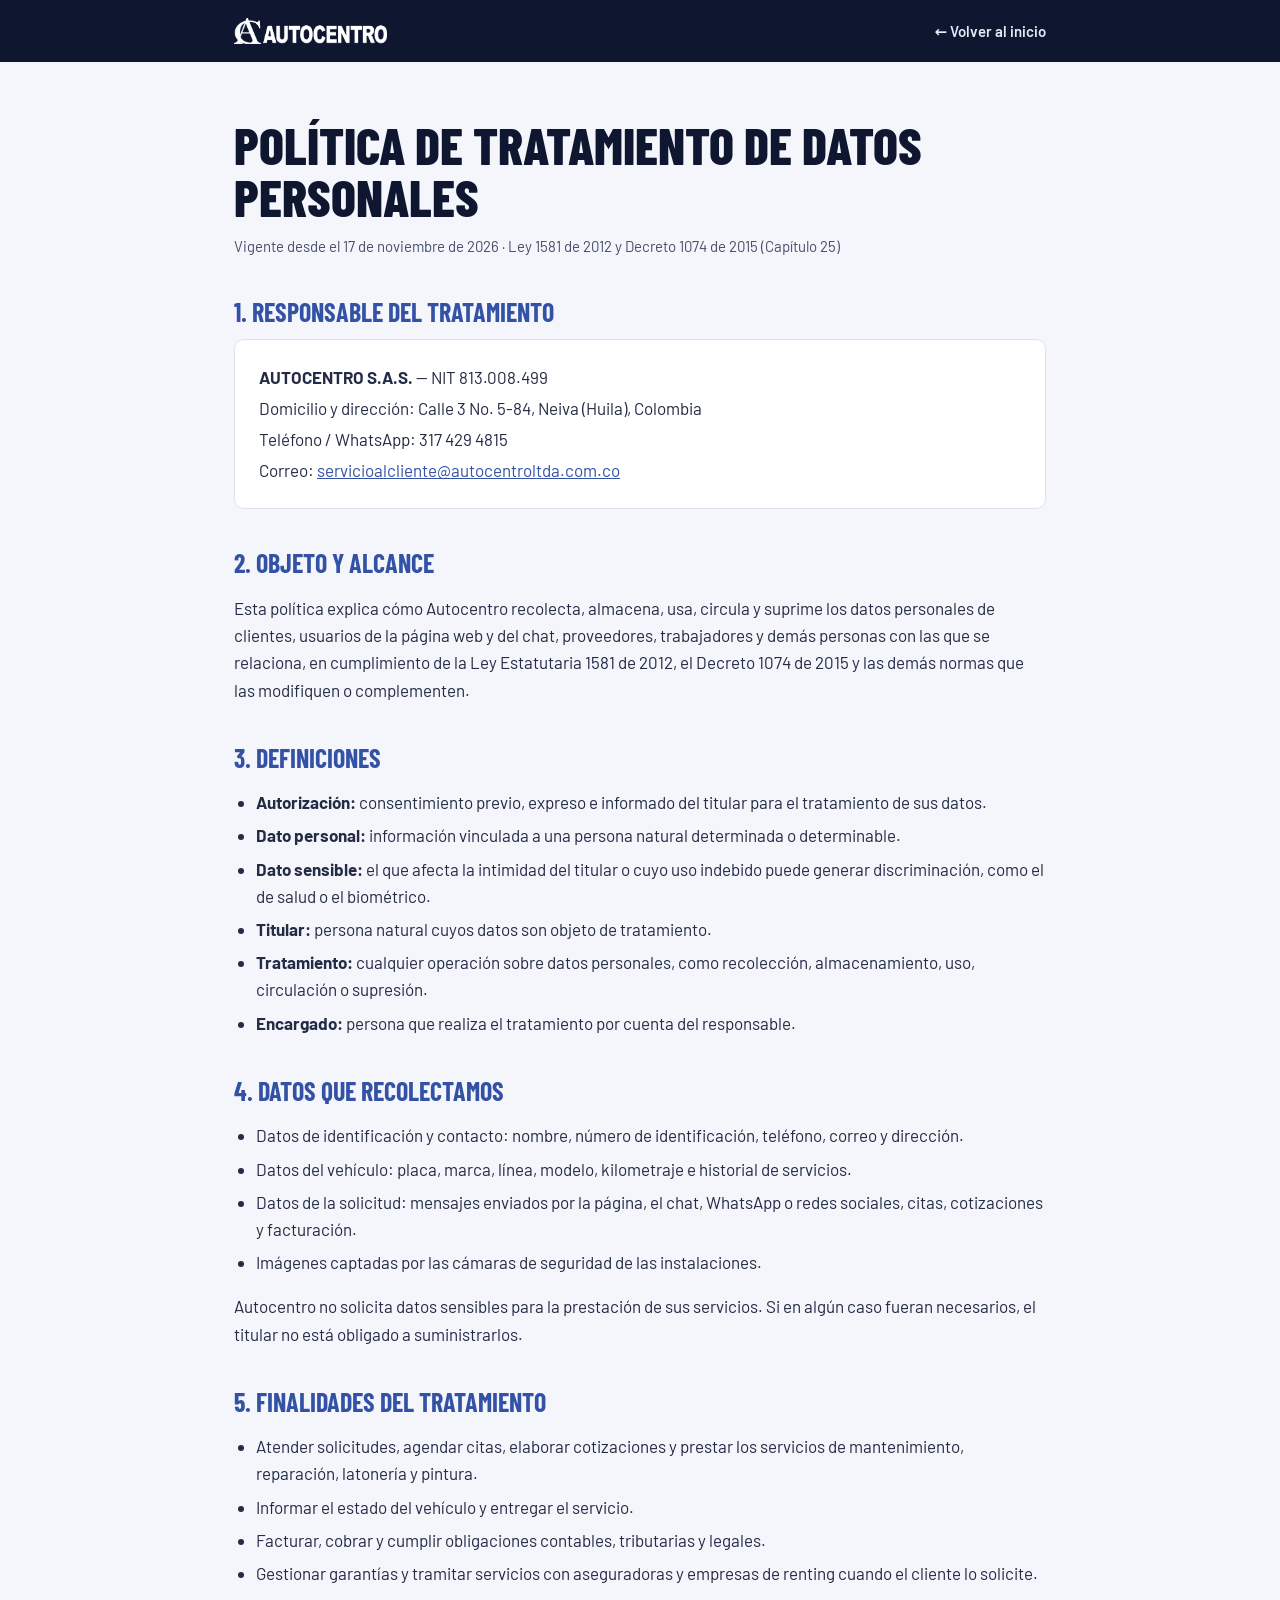
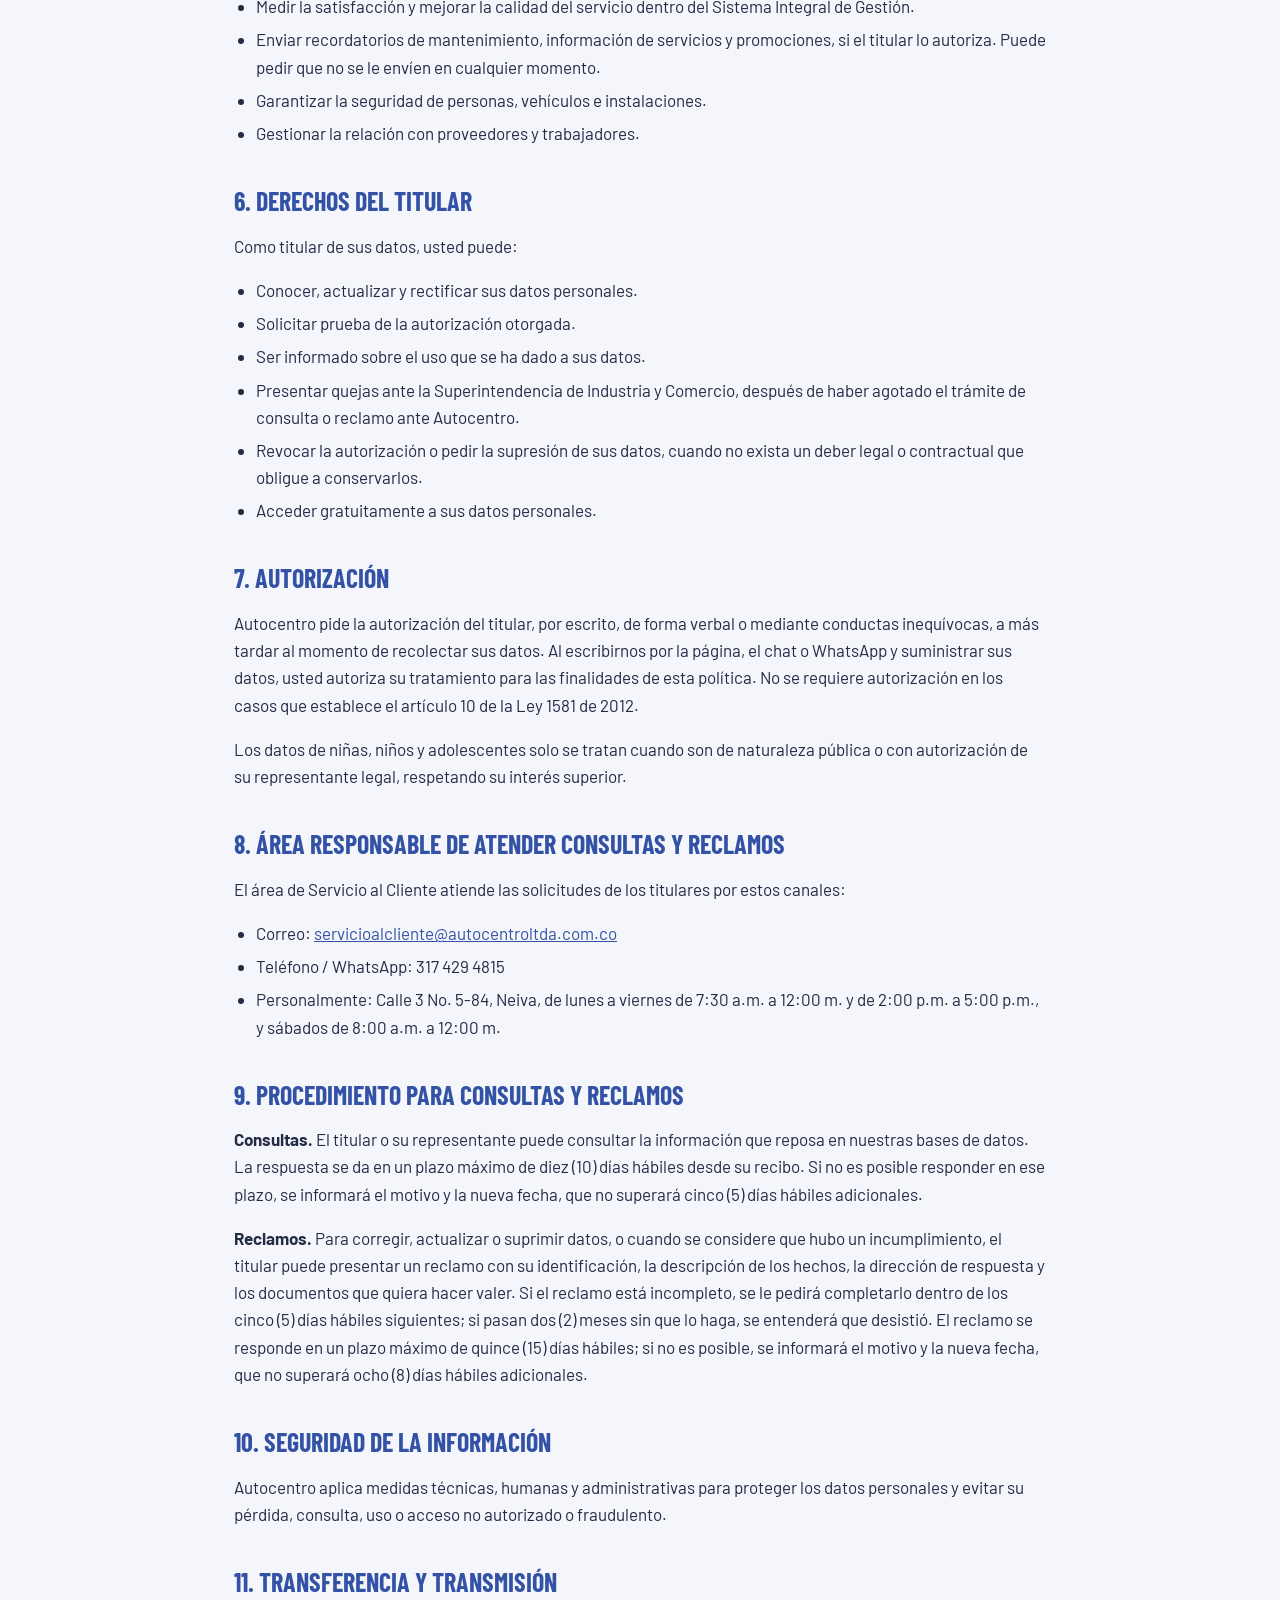
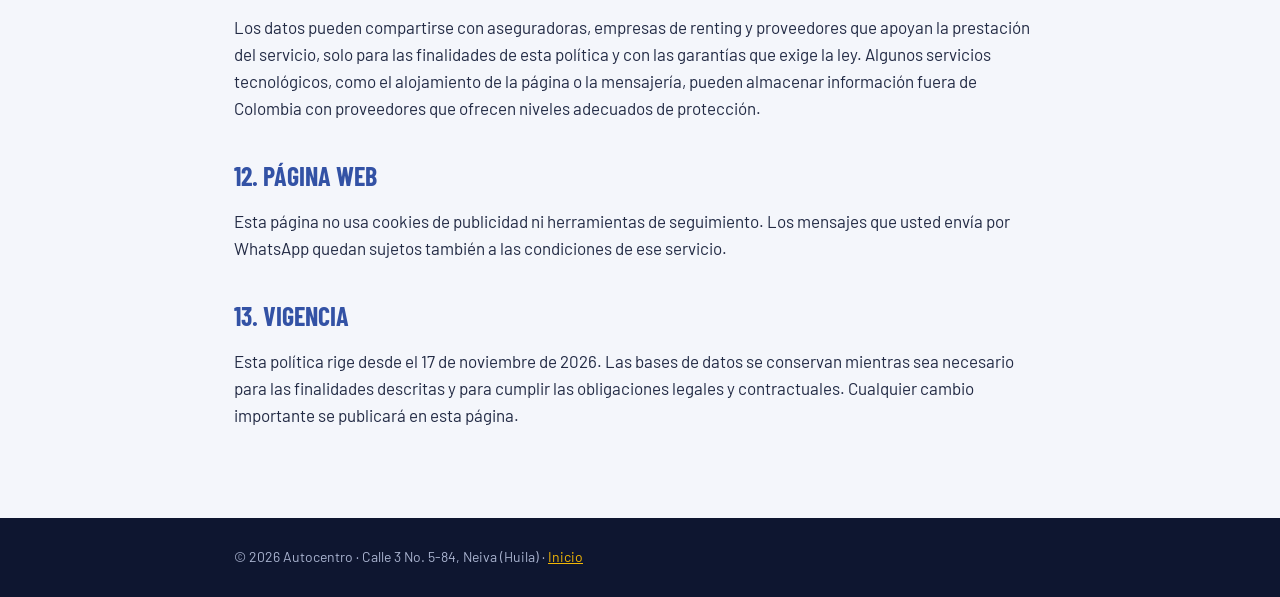
==== site/politica-de-datos.html @ 44aee151 "Página web de Autocentro: versión de lanzamiento" ====
<!doctype html>
<html lang="es">
<head>
<meta charset="utf-8">
<meta name="viewport" content="width=device-width, initial-scale=1">
<title>Política de tratamiento de datos personales — Autocentro</title>
<meta name="description" content="Política de tratamiento de datos personales de Autocentro, conforme a la Ley 1581 de 2012 y el Decreto 1074 de 2015.">
<link rel="canonical" href="https://web.autocentroltda.com.co/politica-de-datos.html">
<link rel="icon" type="image/png" sizes="32x32" href="favicon-32.png">
<meta name="theme-color" content="#0E1630">
<link rel="stylesheet" href="assets/fonts.css">
<style>
:root{--ink:#0E1630;--blue:#3352A5;--muted:#46506B;--line:#DDE2EE;--bg:#F4F6FB}
*{box-sizing:border-box}
body{margin:0;background:var(--bg);color:var(--ink);font-family:'Barlow',system-ui,sans-serif;font-size:17px;line-height:1.6}
header{background:var(--ink)}
header .w{display:flex;align-items:center;justify-content:space-between;gap:16px;padding-top:18px;padding-bottom:18px}
header img{height:26px;width:auto;display:block}
header a.back{color:#E6EAF5;text-decoration:none;font-weight:600;font-size:15px}
header a.back:hover{color:#FFD24D}
.w{max-width:860px;margin:0 auto;padding-left:24px;padding-right:24px}
main{padding:56px 0 72px}
h1{font-family:'Barlow Condensed',sans-serif;font-weight:800;text-transform:uppercase;font-size:clamp(34px,6vw,52px);line-height:1;margin:0 0 12px}
h2{font-family:'Barlow Condensed',sans-serif;font-weight:700;text-transform:uppercase;font-size:26px;line-height:1.1;margin:40px 0 12px;color:var(--blue)}
p,li{color:#232B45}
ul{padding-left:22px}
li{margin:6px 0}
.meta{color:var(--muted);font-size:15px;margin:0 0 28px}
.card{background:#fff;border:1px solid var(--line);border-radius:10px;padding:20px 24px}
.card p{margin:4px 0}
a{color:var(--blue)}
footer{background:var(--ink);color:#A9B3CF;font-size:14px}
footer .w{padding-top:28px;padding-bottom:28px}
footer a{color:#F2B705}
</style>
</head>
<body>
<header><div class="w"><a href="./" aria-label="Ir al inicio"><img src="assets/img/logo-light-sin-ltda.png" alt="Autocentro"></a><a class="back" href="./">← Volver al inicio</a></div></header>
<main class="w">
<h1>Política de tratamiento de datos personales</h1>
<p class="meta">Vigente desde el 17 de noviembre de 2026 · Ley 1581 de 2012 y Decreto 1074 de 2015 (Capítulo 25)</p>

<h2>1. Responsable del tratamiento</h2>
<div class="card">
<p><strong>AUTOCENTRO S.A.S.</strong> — NIT 813.008.499</p>
<p>Domicilio y dirección: Calle 3 No. 5-84, Neiva (Huila), Colombia</p>
<p>Teléfono / WhatsApp: 317 429 4815</p>
<p>Correo: <a href="mailto:servicioalcliente@autocentroltda.com.co">servicioalcliente@autocentroltda.com.co</a></p>
</div>

<h2>2. Objeto y alcance</h2>
<p>Esta política explica cómo Autocentro recolecta, almacena, usa, circula y suprime los datos personales de clientes, usuarios de la página web y del chat, proveedores, trabajadores y demás personas con las que se relaciona, en cumplimiento de la Ley Estatutaria 1581 de 2012, el Decreto 1074 de 2015 y las demás normas que las modifiquen o complementen.</p>

<h2>3. Definiciones</h2>
<ul>
<li><strong>Autorización:</strong> consentimiento previo, expreso e informado del titular para el tratamiento de sus datos.</li>
<li><strong>Dato personal:</strong> información vinculada a una persona natural determinada o determinable.</li>
<li><strong>Dato sensible:</strong> el que afecta la intimidad del titular o cuyo uso indebido puede generar discriminación, como el de salud o el biométrico.</li>
<li><strong>Titular:</strong> persona natural cuyos datos son objeto de tratamiento.</li>
<li><strong>Tratamiento:</strong> cualquier operación sobre datos personales, como recolección, almacenamiento, uso, circulación o supresión.</li>
<li><strong>Encargado:</strong> persona que realiza el tratamiento por cuenta del responsable.</li>
</ul>

<h2>4. Datos que recolectamos</h2>
<ul>
<li>Datos de identificación y contacto: nombre, número de identificación, teléfono, correo y dirección.</li>
<li>Datos del vehículo: placa, marca, línea, modelo, kilometraje e historial de servicios.</li>
<li>Datos de la solicitud: mensajes enviados por la página, el chat, WhatsApp o redes sociales, citas, cotizaciones y facturación.</li>
<li>Imágenes captadas por las cámaras de seguridad de las instalaciones.</li>
</ul>
<p>Autocentro no solicita datos sensibles para la prestación de sus servicios. Si en algún caso fueran necesarios, el titular no está obligado a suministrarlos.</p>

<h2>5. Finalidades del tratamiento</h2>
<ul>
<li>Atender solicitudes, agendar citas, elaborar cotizaciones y prestar los servicios de mantenimiento, reparación, latonería y pintura.</li>
<li>Informar el estado del vehículo y entregar el servicio.</li>
<li>Facturar, cobrar y cumplir obligaciones contables, tributarias y legales.</li>
<li>Gestionar garantías y tramitar servicios con aseguradoras y empresas de renting cuando el cliente lo solicite.</li>
<li>Medir la satisfacción y mejorar la calidad del servicio dentro del Sistema Integral de Gestión.</li>
<li>Enviar recordatorios de mantenimiento, información de servicios y promociones, si el titular lo autoriza. Puede pedir que no se le envíen en cualquier momento.</li>
<li>Garantizar la seguridad de personas, vehículos e instalaciones.</li>
<li>Gestionar la relación con proveedores y trabajadores.</li>
</ul>

<h2>6. Derechos del titular</h2>
<p>Como titular de sus datos, usted puede:</p>
<ul>
<li>Conocer, actualizar y rectificar sus datos personales.</li>
<li>Solicitar prueba de la autorización otorgada.</li>
<li>Ser informado sobre el uso que se ha dado a sus datos.</li>
<li>Presentar quejas ante la Superintendencia de Industria y Comercio, después de haber agotado el trámite de consulta o reclamo ante Autocentro.</li>
<li>Revocar la autorización o pedir la supresión de sus datos, cuando no exista un deber legal o contractual que obligue a conservarlos.</li>
<li>Acceder gratuitamente a sus datos personales.</li>
</ul>

<h2>7. Autorización</h2>
<p>Autocentro pide la autorización del titular, por escrito, de forma verbal o mediante conductas inequívocas, a más tardar al momento de recolectar sus datos. Al escribirnos por la página, el chat o WhatsApp y suministrar sus datos, usted autoriza su tratamiento para las finalidades de esta política. No se requiere autorización en los casos que establece el artículo 10 de la Ley 1581 de 2012.</p>
<p>Los datos de niñas, niños y adolescentes solo se tratan cuando son de naturaleza pública o con autorización de su representante legal, respetando su interés superior.</p>

<h2>8. Área responsable de atender consultas y reclamos</h2>
<p>El área de Servicio al Cliente atiende las solicitudes de los titulares por estos canales:</p>
<ul>
<li>Correo: <a href="mailto:servicioalcliente@autocentroltda.com.co">servicioalcliente@autocentroltda.com.co</a></li>
<li>Teléfono / WhatsApp: 317 429 4815</li>
<li>Personalmente: Calle 3 No. 5-84, Neiva, de lunes a viernes de 7:30 a.m. a 12:00 m. y de 2:00 p.m. a 5:00 p.m., y sábados de 8:00 a.m. a 12:00 m.</li>
</ul>

<h2>9. Procedimiento para consultas y reclamos</h2>
<p><strong>Consultas.</strong> El titular o su representante puede consultar la información que reposa en nuestras bases de datos. La respuesta se da en un plazo máximo de diez (10) días hábiles desde su recibo. Si no es posible responder en ese plazo, se informará el motivo y la nueva fecha, que no superará cinco (5) días hábiles adicionales.</p>
<p><strong>Reclamos.</strong> Para corregir, actualizar o suprimir datos, o cuando se considere que hubo un incumplimiento, el titular puede presentar un reclamo con su identificación, la descripción de los hechos, la dirección de respuesta y los documentos que quiera hacer valer. Si el reclamo está incompleto, se le pedirá completarlo dentro de los cinco (5) días hábiles siguientes; si pasan dos (2) meses sin que lo haga, se entenderá que desistió. El reclamo se responde en un plazo máximo de quince (15) días hábiles; si no es posible, se informará el motivo y la nueva fecha, que no superará ocho (8) días hábiles adicionales.</p>

<h2>10. Seguridad de la información</h2>
<p>Autocentro aplica medidas técnicas, humanas y administrativas para proteger los datos personales y evitar su pérdida, consulta, uso o acceso no autorizado o fraudulento.</p>

<h2>11. Transferencia y transmisión</h2>
<p>Los datos pueden compartirse con aseguradoras, empresas de renting y proveedores que apoyan la prestación del servicio, solo para las finalidades de esta política y con las garantías que exige la ley. Algunos servicios tecnológicos, como el alojamiento de la página o la mensajería, pueden almacenar información fuera de Colombia con proveedores que ofrecen niveles adecuados de protección.</p>

<h2>12. Página web</h2>
<p>Esta página no usa cookies de publicidad ni herramientas de seguimiento. Los mensajes que usted envía por WhatsApp quedan sujetos también a las condiciones de ese servicio.</p>

<h2>13. Vigencia</h2>
<p>Esta política rige desde el 17 de noviembre de 2026. Las bases de datos se conservan mientras sea necesario para las finalidades descritas y para cumplir las obligaciones legales y contractuales. Cualquier cambio importante se publicará en esta página.</p>
</main>
<footer><div class="w">© 2026 Autocentro · Calle 3 No. 5-84, Neiva (Huila) · <a href="./">Inicio</a></div></footer>
</body>
</html>
---- site/assets/fonts.css ----
@font-face{font-family:'Barlow';font-weight:400;font-style:normal;font-display:swap;src:url(fonts/barlow-latin-400-normal.woff2) format('woff2')}
@font-face{font-family:'Barlow';font-weight:500;font-style:normal;font-display:swap;src:url(fonts/barlow-latin-500-normal.woff2) format('woff2')}
@font-face{font-family:'Barlow';font-weight:600;font-style:normal;font-display:swap;src:url(fonts/barlow-latin-600-normal.woff2) format('woff2')}
@font-face{font-family:'Barlow';font-weight:700;font-style:normal;font-display:swap;src:url(fonts/barlow-latin-700-normal.woff2) format('woff2')}
@font-face{font-family:'Barlow Condensed';font-weight:600;font-style:normal;font-display:swap;src:url(fonts/barlow-condensed-latin-600-normal.woff2) format('woff2')}
@font-face{font-family:'Barlow Condensed';font-weight:700;font-style:normal;font-display:swap;src:url(fonts/barlow-condensed-latin-700-normal.woff2) format('woff2')}
@font-face{font-family:'Barlow Condensed';font-weight:800;font-style:normal;font-display:swap;src:url(fonts/barlow-condensed-latin-800-normal.woff2) format('woff2')}
html{scroll-behavior:smooth}
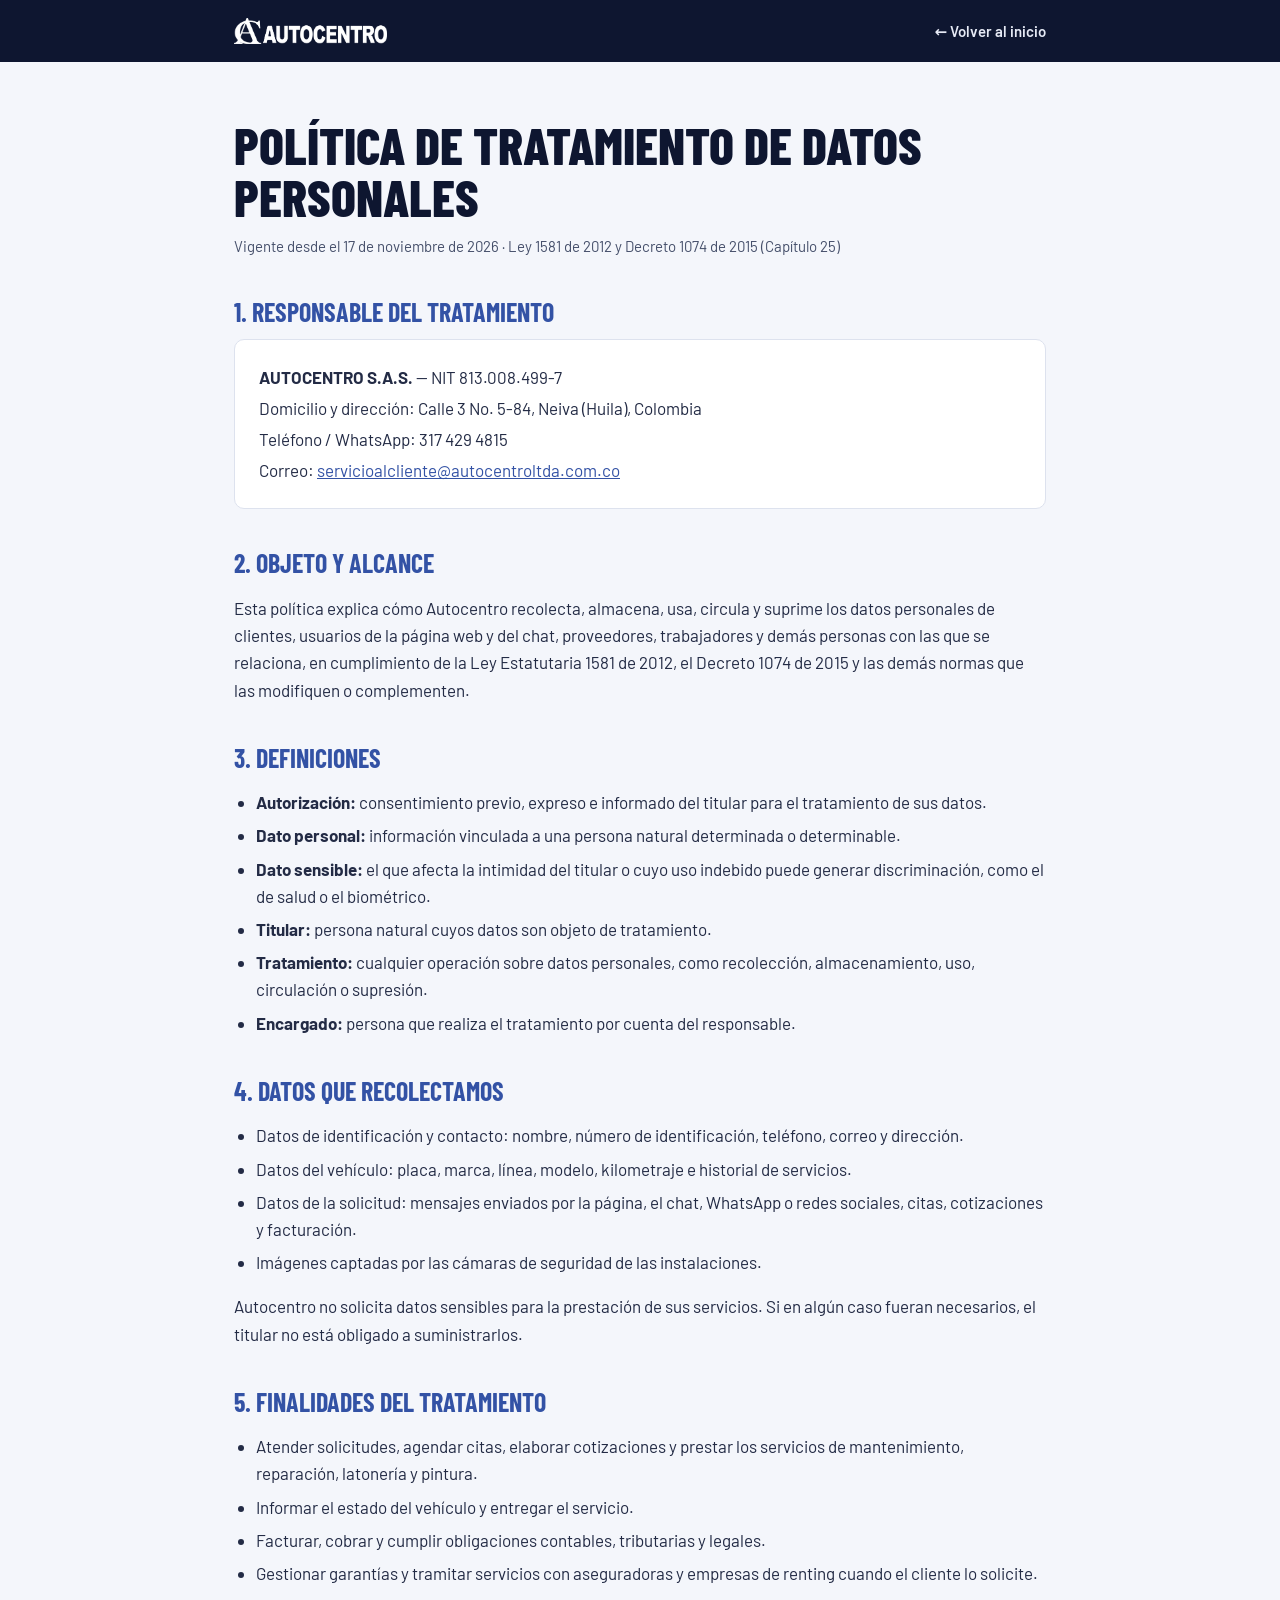
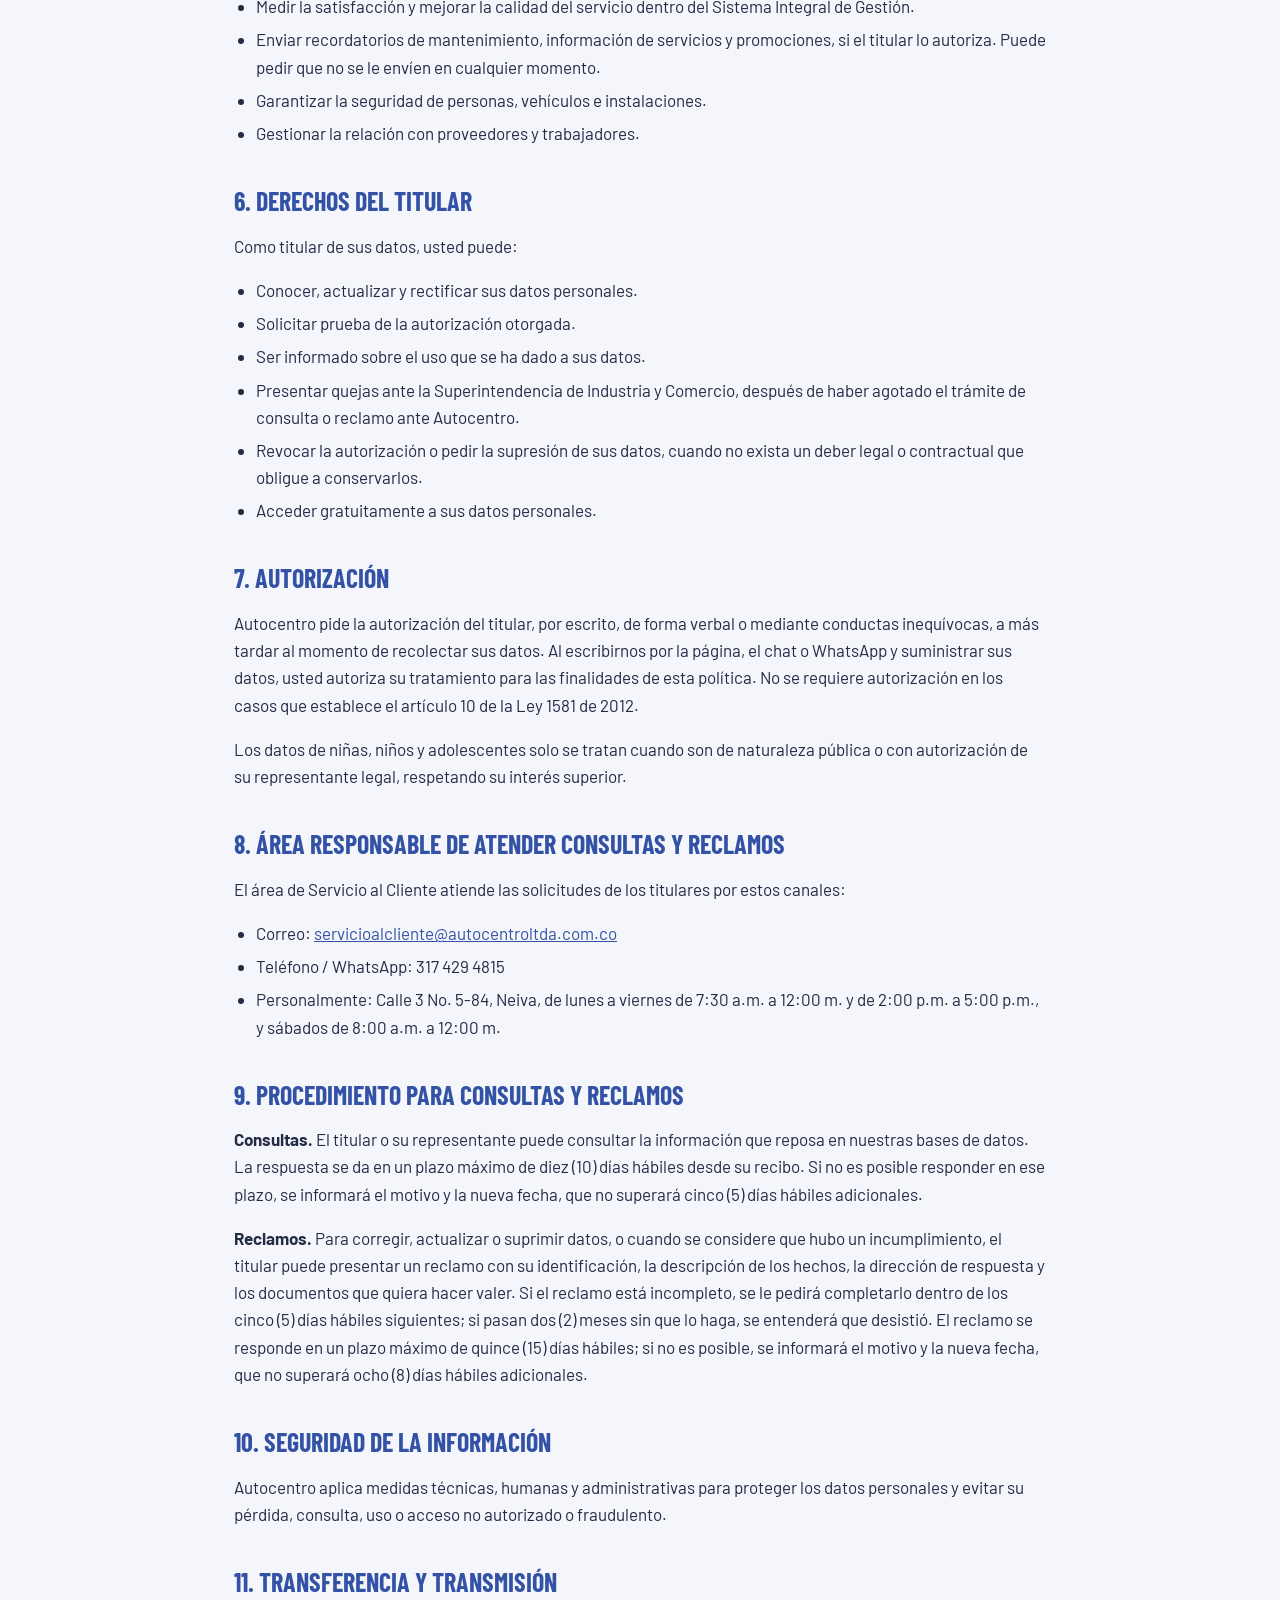
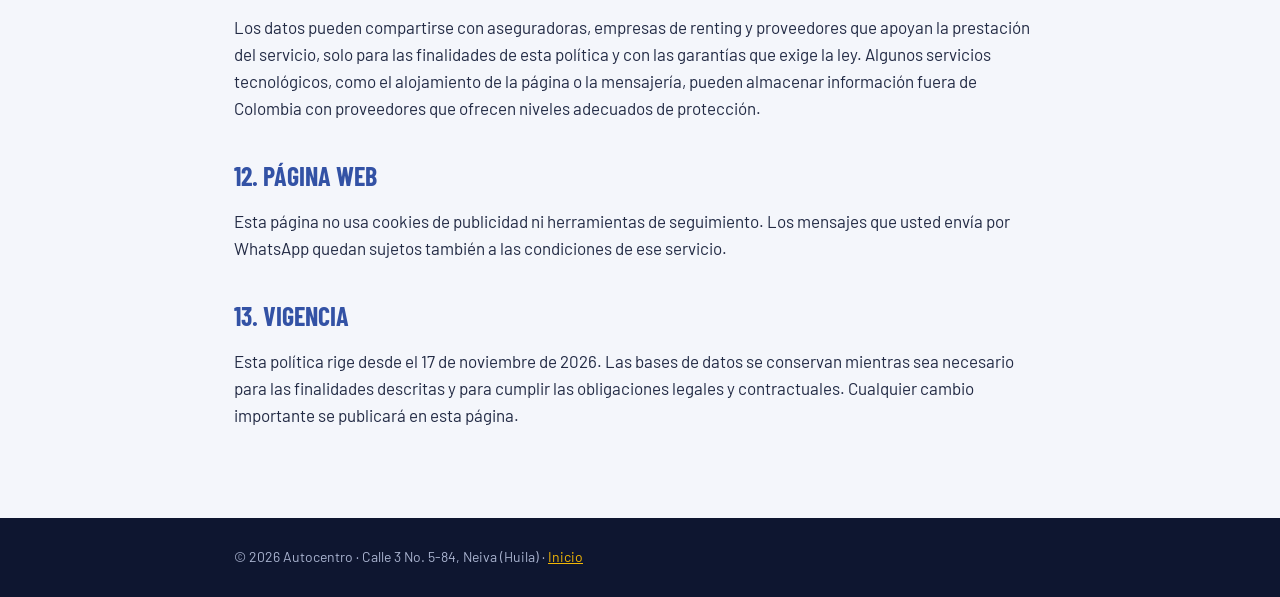
==== commit af8089b4: "Política de datos: NIT con dígito de verificación" ====
--- a/site/politica-de-datos.html
+++ b/site/politica-de-datos.html
@@ -42,7 +42,7 @@
 
 <h2>1. Responsable del tratamiento</h2>
 <div class="card">
-<p><strong>AUTOCENTRO S.A.S.</strong> — NIT 813.008.499</p>
+<p><strong>AUTOCENTRO S.A.S.</strong> — NIT 813.008.499-7</p>
 <p>Domicilio y dirección: Calle 3 No. 5-84, Neiva (Huila), Colombia</p>
 <p>Teléfono / WhatsApp: 317 429 4815</p>
 <p>Correo: <a href="mailto:servicioalcliente@autocentroltda.com.co">servicioalcliente@autocentroltda.com.co</a></p>
